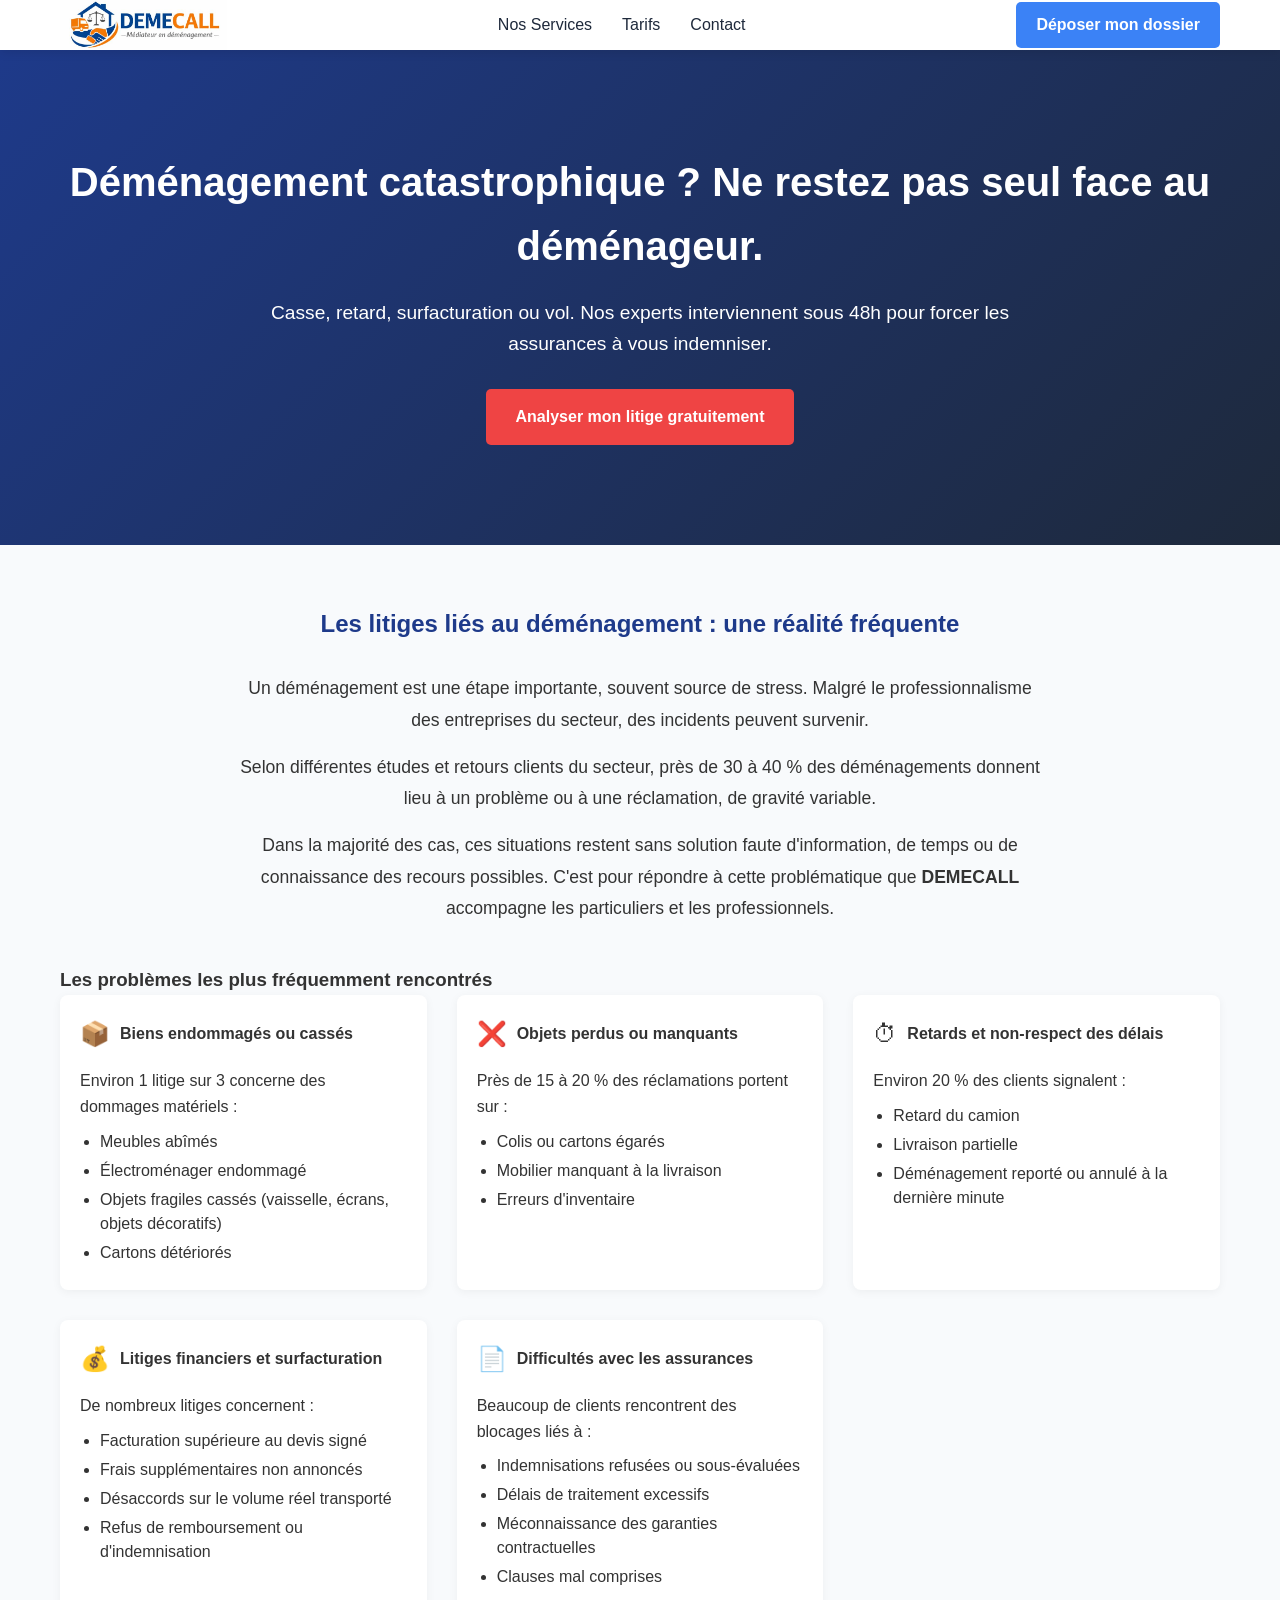
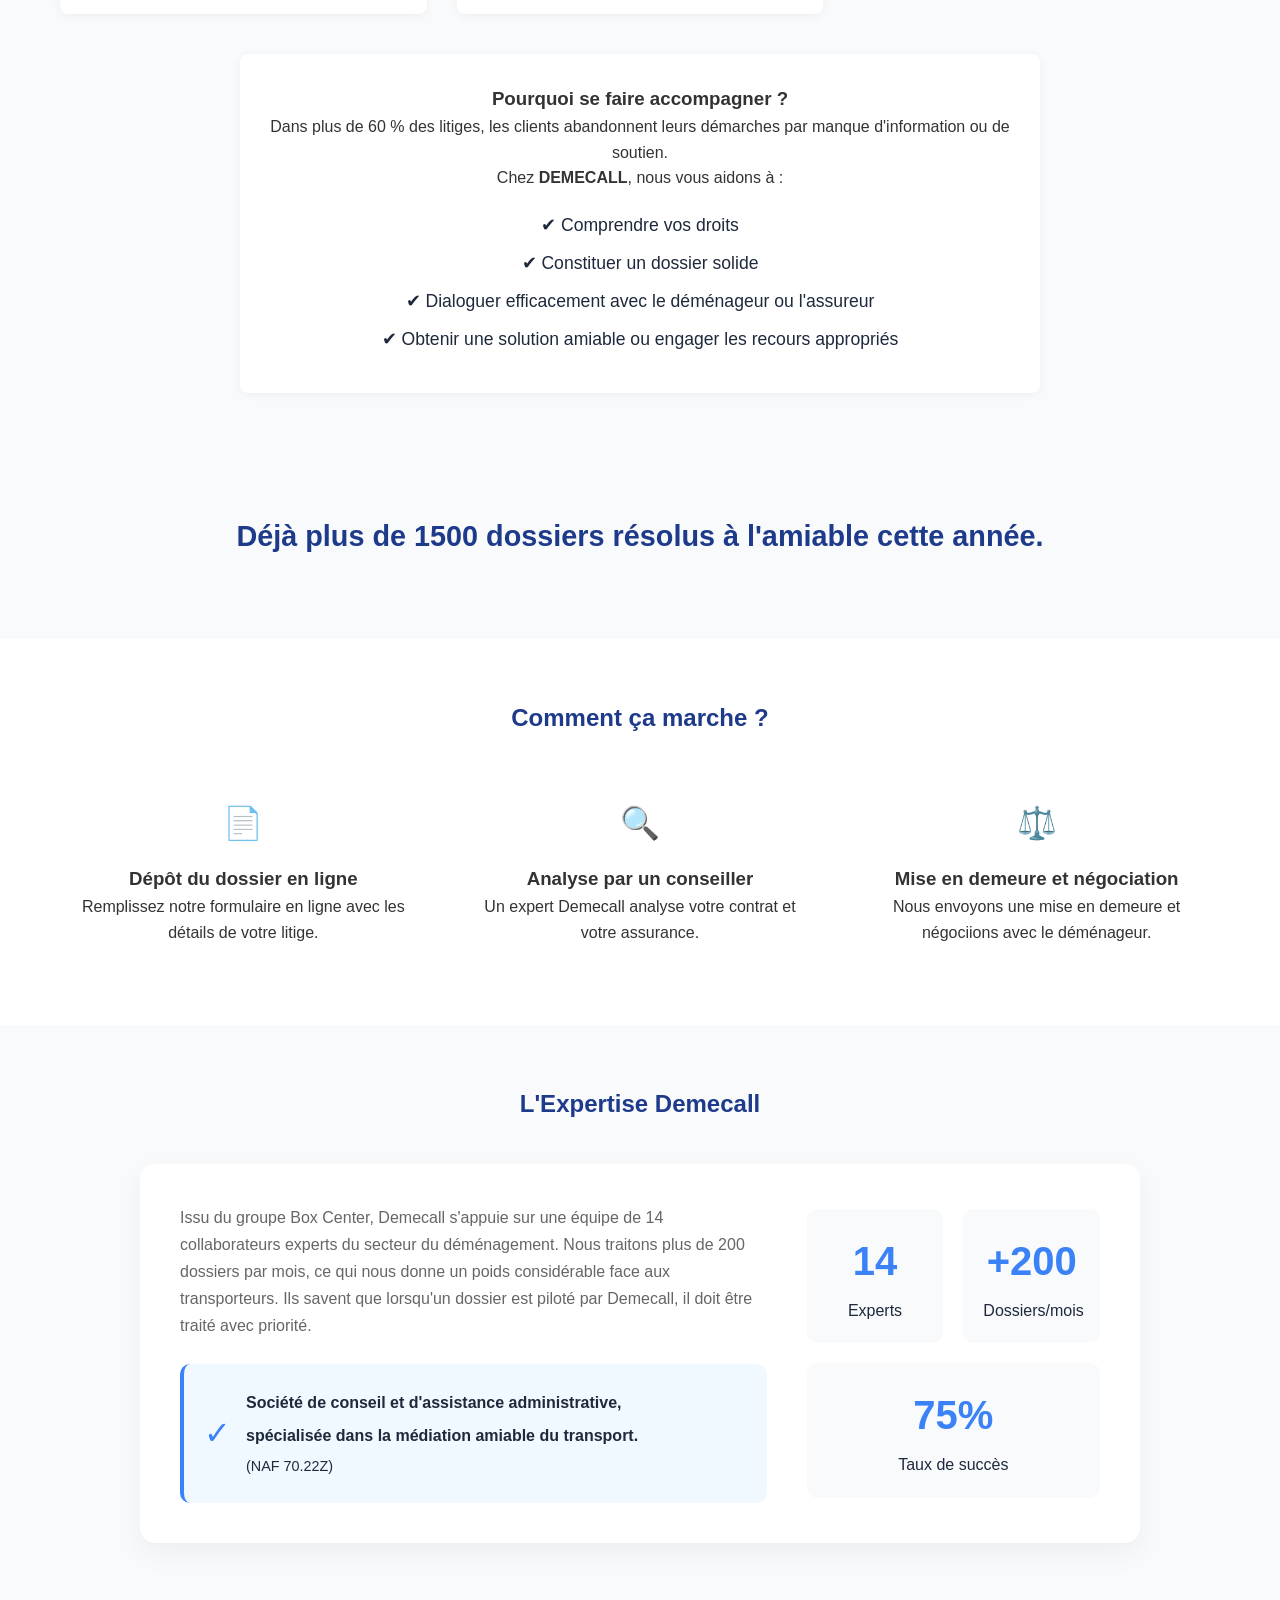
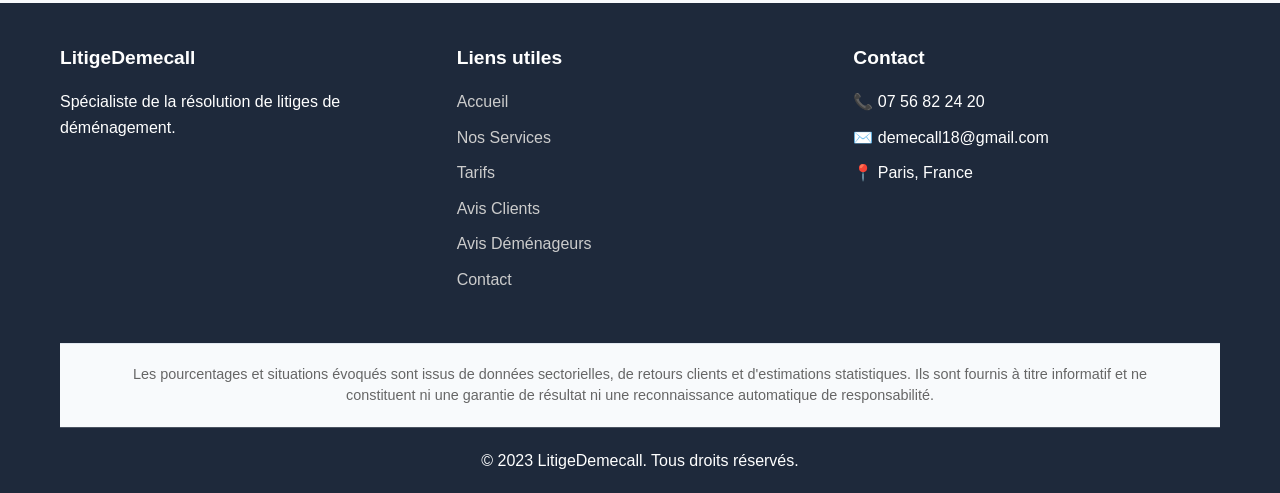
==== index.html @ 660c6b4b "Add files via upload" ====
<!DOCTYPE html>
<html lang="fr">
<head>
    <meta charset="UTF-8">
    <meta name="viewport" content="width=device-width, initial-scale=1.0">
    <title>LitigeDemecall - Résolution de litiges de déménagement</title>
    <link rel="stylesheet" href="style.css">
    <!-- Supprime les styles inline pour les mettre dans style.css -->
</head>
<body>
    <!-- Header avec menu mobile -->
    <header>
        <nav class="container">
            <a href="index.html" class="logo">
                <img src="logo.png" alt="Logo Demecall">
            </a>
            <button class="menu-toggle">☰</button>
            <ul class="nav-links">
                <li><a href="services.html">Nos Services</a></li>
                <li><a href="tarifs.html">Tarifs</a></li>
               <!--  <li><a href="avis.html">Avis Clients</a></li>
                <li><a href="avis-demenageurs.html">Avis Déménageurs</a></li> -->
                <li><a href="contact.html">Contact</a></li>
            </ul>
            <a href="contact.html" class="cta-button">Déposer mon dossier</a>
        </nav>
    </header>

    <!-- Hero Section -->
    <section class="hero">
        <div class="container">
            <h1>Déménagement catastrophique ? Ne restez pas seul face au déménageur.</h1>
            <p>Casse, retard, surfacturation ou vol. Nos experts interviennent sous 48h pour forcer les assurances à vous indemniser.</p>
            <a href="contact.html" class="hero-cta">Analyser mon litige gratuitement</a>
        </div>
    </section>

    <!-- Section des litiges -->
    <section class="litiges-section">
        <div class="container">
            <h2>Les litiges liés au déménagement : une réalité fréquente</h2>

            <div class="litiges-intro">
                <p>Un déménagement est une étape importante, souvent source de stress. Malgré le professionnalisme des entreprises du secteur, des incidents peuvent survenir.</p>
                <p>Selon différentes études et retours clients du secteur, près de 30 à 40 % des déménagements donnent lieu à un problème ou à une réclamation, de gravité variable.</p>
                <p>Dans la majorité des cas, ces situations restent sans solution faute d'information, de temps ou de connaissance des recours possibles. C'est pour répondre à cette problématique que <strong>DEMECALL</strong> accompagne les particuliers et les professionnels.</p>
            </div>

            <h3>Les problèmes les plus fréquemment rencontrés</h3>

            <div class="litiges-categories">
                <!-- Catégorie 1 -->
                <div class="litige-category">
                    <div class="category-header">
                        <span class="category-icon">📦</span>
                        <h4>Biens endommagés ou cassés</h4>
                    </div>
                    <p>Environ 1 litige sur 3 concerne des dommages matériels :</p>
                    <ul>
                        <li>Meubles abîmés</li>
                        <li>Électroménager endommagé</li>
                        <li>Objets fragiles cassés (vaisselle, écrans, objets décoratifs)</li>
                        <li>Cartons détériorés</li>
                    </ul>
                </div>

                <!-- Catégorie 2 -->
                <div class="litige-category">
                    <div class="category-header">
                        <span class="category-icon">❌</span>
                        <h4>Objets perdus ou manquants</h4>
                    </div>
                    <p>Près de 15 à 20 % des réclamations portent sur :</p>
                    <ul>
                        <li>Colis ou cartons égarés</li>
                        <li>Mobilier manquant à la livraison</li>
                        <li>Erreurs d'inventaire</li>
                    </ul>
                </div>

                <!-- Catégorie 3 -->
                <div class="litige-category">
                    <div class="category-header">
                        <span class="category-icon">⏱</span>
                        <h4>Retards et non-respect des délais</h4>
                    </div>
                    <p>Environ 20 % des clients signalent :</p>
                    <ul>
                        <li>Retard du camion</li>
                        <li>Livraison partielle</li>
                        <li>Déménagement reporté ou annulé à la dernière minute</li>
                    </ul>
                </div>

                <!-- Catégorie 4 -->
                <div class="litige-category">
                    <div class="category-header">
                        <span class="category-icon">💰</span>
                        <h4>Litiges financiers et surfacturation</h4>
                    </div>
                    <p>De nombreux litiges concernent :</p>
                    <ul>
                        <li>Facturation supérieure au devis signé</li>
                        <li>Frais supplémentaires non annoncés</li>
                        <li>Désaccords sur le volume réel transporté</li>
                        <li>Refus de remboursement ou d'indemnisation</li>
                    </ul>
                </div>

                <!-- Catégorie 5 -->
                <div class="litige-category">
                    <div class="category-header">
                        <span class="category-icon">📄</span>
                        <h4>Difficultés avec les assurances</h4>
                    </div>
                    <p>Beaucoup de clients rencontrent des blocages liés à :</p>
                    <ul>
                        <li>Indemnisations refusées ou sous-évaluées</li>
                        <li>Délais de traitement excessifs</li>
                        <li>Méconnaissance des garanties contractuelles</li>
                        <li>Clauses mal comprises</li>
                    </ul>
                </div>
            </div>

            <div class="litiges-conclusion">
                <h3>Pourquoi se faire accompagner ?</h3>
                <p>Dans plus de 60 % des litiges, les clients abandonnent leurs démarches par manque d'information ou de soutien.</p>
                <p>Chez <strong>DEMECALL</strong>, nous vous aidons à :</p>
                <ul class="benefits-list">
                    <li>✔ Comprendre vos droits</li>
                    <li>✔ Constituer un dossier solide</li>
                    <li>✔ Dialoguer efficacement avec le déménageur ou l'assureur</li>
                    <li>✔ Obtenir une solution amiable ou engager les recours appropriés</li>
                </ul>
            </div>
        </div>
    </section>

    <!-- Social Proof -->
    <section class="social-proof">
        <div class="container">
            <h2>Déjà plus de 1500 dossiers résolus à l'amiable cette année.</h2>
        </div>
    </section>

    <!-- Process Section -->
    <section class="process">
        <div class="container">
            <h2>Comment ça marche ?</h2>
            <div class="process-steps">
                <div class="process-step">
                    <div>📄</div>
                    <h3>Dépôt du dossier en ligne</h3>
                    <p>Remplissez notre formulaire en ligne avec les détails de votre litige.</p>
                </div>
                <div class="process-step">
                    <div>🔍</div>
                    <h3>Analyse par un conseiller</h3>
                    <p>Un expert Demecall analyse votre contrat et votre assurance.</p>
                </div>
                <div class="process-step">
                    <div>⚖️</div>
                    <h3>Mise en demeure et négociation</h3>
                    <p>Nous envoyons une mise en demeure et négociions avec le déménageur.</p>
                </div>
            </div>
        </div>
    </section>

    <!-- About Section -->
    <section class="about">
        <div class="container">
            <h2>L'Expertise Demecall</h2>
            <div class="about-content">
                <div class="about-card">
                    <div class="about-text">
                        <p>Issu du groupe Box Center, Demecall s'appuie sur une équipe de 14 collaborateurs experts du secteur du déménagement. Nous traitons plus de 200 dossiers par mois, ce qui nous donne un poids considérable face aux transporteurs. Ils savent que lorsqu'un dossier est piloté par Demecall, il doit être traité avec priorité.</p>
                        <div class="about-highlight">
                            <div class="highlight-icon">✓</div>
                            <div class="highlight-content">
                                <p><strong>Société de conseil et d'assistance administrative,</strong></p>
                                <p><strong>spécialisée dans la médiation amiable du transport.</strong></p>
                                <p class="naf-code">(NAF 70.22Z)</p>
                            </div>
                        </div>
                    </div>
                    <div class="about-stats">
                        <div class="stat-item">
                            <div class="stat-number">14</div>
                            <div class="stat-label">Experts</div>
                        </div>
                        <div class="stat-item">
                            <div class="stat-number">+200</div>
                            <div class="stat-label">Dossiers/mois</div>
                        </div>
                        <div class="stat-item">
                            <div class="stat-number">75%</div>
                            <div class="stat-label">Taux de succès</div>
                        </div>
                    </div>
                </div>
            </div>
        </div>
    </section>

    <footer>
        <div class="container">
            <div class="footer-content">
                <div class="footer-section">
                    <h3>LitigeDemecall</h3>
                    <p>Spécialiste de la résolution de litiges de déménagement.</p>
                </div>
                <div class="footer-section">
                    <h3>Liens utiles</h3>
                    <ul>
                        <li><a href="index.html">Accueil</a></li>
                        <li><a href="services.html">Nos Services</a></li>
                        <li><a href="tarifs.html">Tarifs</a></li>
                        <li><a href="avis.html">Avis Clients</a></li>
                        <li><a href="avis-demenageurs.html">Avis Déménageurs</a></li>
                        <li><a href="contact.html">Contact</a></li>
                    </ul>
                </div>
                <div class="footer-section">
                    <h3>Contact</h3>
                    <ul>
                       <li>📞 07 56 82 24 20</li>
                        <li>✉️ demecall18@gmail.com</li>
                        <li>📍 Paris, France</li>
                    </ul>
                </div>
            </div>
            <div class="disclaimer-section">
                <div class="container">
                    <p class="disclaimer-text">
                        Les pourcentages et situations évoqués sont issus de données sectorielles, de retours clients et d'estimations statistiques.
                        Ils sont fournis à titre informatif et ne constituent ni une garantie de résultat ni une reconnaissance automatique de responsabilité.
                    </p>
                </div>
            </div>
            <div class="footer-bottom">
                <p>© 2023 LitigeDemecall. Tous droits réservés.</p>
            </div>
        </div>
    </footer>

    <script src="script.js"></script>
</body>
</html>
---- style.css ----
:root {
    --primary-color: #1e3a8a;
    --secondary-color: #3b82f6;
    --light-color: #f8fafc;
    --dark-color: #1e293b;
    --accent-color: #ef4444;
    --success-color: #10b981;
    --text-color: #333;
    --text-light: #666;
    --border-color: #e2e8f0;
}

/* Reset et base */
* {
    margin: 0;
    padding: 0;
    box-sizing: border-box;
}

html {
    scroll-behavior: smooth;
}

body {
    font-family: 'Arial', sans-serif;
    line-height: 1.6;
    color: var(--text-color);
    background-color: #f9f9f9;
}

/* Conteneur principal */
.container {
    width: 100%;
    max-width: 1200px;
    margin: 0 auto;
    padding: 0 20px;
}

/* Header et Navigation */
header {
    background: white;
    box-shadow: 0 2px 10px rgba(0, 0, 0, 0.1);
    position: sticky;
    top: 0;
    z-index: 1000;
}

nav {
    display: flex;
    justify-content: space-between;
    align-items: center;
    padding: 15px 0;
    position: relative;
}

.logo {
    display: flex;
    align-items: center;
}

.logo img {
    height: 50px;
    width: auto;
}

.nav-links {
    display: flex;
    list-style: none;
    gap: 30px;
}

.nav-links a {
    text-decoration: none;
    color: var(--dark-color);
    font-weight: 500;
    transition: color 0.3s;
}

.nav-links a:hover {
    color: var(--secondary-color);
}

.cta-button {
    background: var(--secondary-color);
    color: white;
    padding: 10px 20px;
    border-radius: 5px;
    text-decoration: none;
    font-weight: 600;
    border: none;
    cursor: pointer;
    transition: background 0.3s;
}

.cta-button:hover {
    background: #2563eb;
}

/* Menu mobile */
.menu-toggle {
    display: none;
    background: none;
    border: none;
    font-size: 24px;
    cursor: pointer;
    color: var(--dark-color);
}

/* Hero Section */
.hero {
    background: linear-gradient(135deg, var(--primary-color), var(--dark-color));
    color: white;
    text-align: center;
    padding: 100px 0;
}

.hero h1 {
    font-size: 2.5rem;
    margin-bottom: 20px;
}

.hero p {
    font-size: 1.2rem;
    margin-bottom: 30px;
    max-width: 800px;
    margin-left: auto;
    margin-right: auto;
}

.hero-cta {
    background: var(--accent-color);
    color: white;
    padding: 15px 30px;
    border-radius: 5px;
    text-decoration: none;
    font-weight: 600;
    display: inline-block;
    transition: background 0.3s;
}

.hero-cta:hover {
    background: #dc2626;
}

/* Litiges Section */
.litiges-section {
    padding: 60px 0;
    background: var(--light-color);
}

.litiges-section h2 {
    text-align: center;
    margin-bottom: 30px;
    color: var(--primary-color);
}

.litiges-intro {
    max-width: 800px;
    margin: 0 auto 40px;
    text-align: center;
    font-size: 1.1rem;
    line-height: 1.8;
}

.litiges-intro p {
    margin-bottom: 15px;
}

.litiges-categories {
    display: grid;
    grid-template-columns: repeat(auto-fill, minmax(300px, 1fr));
    gap: 30px;
    margin-bottom: 40px;
}

.litige-category {
    background: white;
    padding: 20px;
    border-radius: 8px;
    box-shadow: 0 2px 10px rgba(0, 0, 0, 0.05);
}

.category-header {
    display: flex;
    align-items: center;
    margin-bottom: 15px;
}

.category-icon {
    font-size: 1.5rem;
    margin-right: 10px;
}

.litige-category ul {
    margin-top: 10px;
    padding-left: 20px;
}

.litige-category li {
    margin-bottom: 5px;
    line-height: 1.5;
}

.litiges-conclusion {
    max-width: 800px;
    margin: 0 auto;
    text-align: center;
    background: white;
    padding: 30px;
    border-radius: 8px;
    box-shadow: 0 2px 10px rgba(0, 0, 0, 0.05);
}

.benefits-list {
    list-style: none;
    padding: 0;
    margin-top: 20px;
}

.benefits-list li {
    margin-bottom: 10px;
    font-size: 1.1rem;
    color: var(--dark-color);
}

/* Social Proof */
.social-proof {
    padding: 60px 0;
    text-align: center;
    background: var(--light-color);
}

.social-proof h2 {
    color: var(--primary-color);
    font-size: 1.8rem;
    margin-bottom: 20px;
}

/* Process Section */
.process {
    padding: 60px 0;
    background: white;
}

.process h2 {
    text-align: center;
    margin-bottom: 40px;
    color: var(--primary-color);
}

.process-steps {
    display: grid;
    grid-template-columns: repeat(auto-fit, minmax(300px, 1fr));
    gap: 30px;
}

.process-step {
    text-align: center;
    padding: 20px;
}

.process-step div {
    font-size: 2rem;
    margin-bottom: 15px;
}

/* About Section */
.about {
    padding: 60px 0;
    background: var(--light-color);
}

.about h2 {
    text-align: center;
    margin-bottom: 40px;
    color: var(--primary-color);
}

.about-content {
    max-width: 1000px;
    margin: 0 auto;
}

.about-card {
    background: white;
    border-radius: 15px;
    padding: 40px;
    box-shadow: 0 10px 30px rgba(0, 0, 0, 0.05);
    display: flex;
    flex-wrap: wrap;
    gap: 40px;
    align-items: center;
}

.about-text {
    flex: 2;
    min-width: 300px;
}

.about-text p {
    margin-bottom: 20px;
    line-height: 1.7;
    color: var(--text-light);
}

.about-highlight {
    display: flex;
    background: #f0f9ff;
    padding: 20px;
    border-radius: 10px;
    margin-top: 25px;
    border-left: 4px solid var(--secondary-color);
}

.highlight-icon {
    font-size: 2rem;
    color: var(--secondary-color);
    margin-right: 15px;
    display: flex;
    align-items: center;
}

.highlight-content p {
    margin: 5px 0;
    color: var(--dark-color);
}

.naf-code {
    font-size: 0.9rem;
    color: var(--text-light);
    margin-top: 10px;
}

.about-stats {
    flex: 1;
    min-width: 250px;
    display: flex;
    flex-wrap: wrap;
    justify-content: space-around;
    gap: 20px;
}

.stat-item {
    text-align: center;
    padding: 20px;
    border-radius: 10px;
    background: var(--light-color);
    flex: 1;
    min-width: 120px;
}

.stat-number {
    font-size: 2.5rem;
    font-weight: 700;
    color: var(--secondary-color);
    margin-bottom: 5px;
}

.stat-label {
    font-size: 1rem;
    color: var(--dark-color);
    font-weight: 500;
}

/* Form Section */
.form-section {
    padding: 60px 0;
    background: white;
}

.form-section h2 {
    text-align: center;
    font-size: 2rem;
    margin-bottom: 30px;
    color: var(--dark-color);
}

.form-container {
    max-width: 600px;
    margin: 0 auto;
    background: var(--light-color);
    padding: 30px;
    border-radius: 10px;
    box-shadow: 0 5px 15px rgba(0, 0, 0, 0.05);
}

.form-group {
    margin-bottom: 20px;
}

.form-group label {
    display: block;
    margin-bottom: 5px;
    font-weight: 600;
}

.form-group input,
.form-group select,
.form-group textarea {
    width: 100%;
    padding: 12px;
    border: 1px solid var(--border-color);
    border-radius: 5px;
    font-family: inherit;
}

.form-group textarea {
    height: 120px;
    resize: vertical;
}

.file-upload {
    border: 2px dashed var(--border-color);
    padding: 20px;
    text-align: center;
    border-radius: 5px;
    cursor: pointer;
}

.file-upload input {
    display: none;
}

/* Footer */
footer {
    background: var(--dark-color);
    color: white;
    padding: 40px 0 20px;
}

.footer-content {
    display: grid;
    grid-template-columns: repeat(auto-fit, minmax(200px, 1fr));
    gap: 30px;
    margin-bottom: 30px;
}

.footer-section h3 {
    margin-bottom: 15px;
    font-size: 1.2rem;
}

.footer-section ul {
    list-style: none;
}

.footer-section ul li {
    margin-bottom: 10px;
}

.footer-section ul li a {
    color: #ccc;
    text-decoration: none;
}

.footer-section ul li a:hover {
    color: white;
}

.footer-bottom {
    text-align: center;
    padding-top: 20px;
    border-top: 1px solid rgba(255, 255, 255, 0.2);
}

/* Disclaimer */
.disclaimer-section {
    background-color: var(--light-color);
    padding: 20px 0;
    border-top: 1px solid var(--border-color);
    margin-top: 40px;
}

.disclaimer-text {
    color: var(--text-light);
    font-size: 0.9rem;
    line-height: 1.5;
    text-align: center;
    margin: 0;
    padding: 0 20px;
}

/* Media Queries pour le responsive */
@media (max-width: 992px) {
    .hero h1 {
        font-size: 2.2rem;
    }

    .hero p {
        font-size: 1.1rem;
    }
}

@media (max-width: 768px) {
    /* Header mobile */
    .nav-links {
        display: none;
        flex-direction: column;
        position: absolute;
        top: 70px;
        left: 0;
        width: 100%;
        background: white;
        padding: 20px;
        box-shadow: 0 5px 10px rgba(0, 0, 0, 0.1);
    }

    .nav-links.active {
        display: flex;
    }

    .menu-toggle {
        display: block;
        margin-left: auto;
        margin-right: 10px;
    }

    /* Hero */
    .hero {
        padding: 60px 0;
    }

    .hero h1 {
        font-size: 2rem;
    }

    .hero p {
        font-size: 1rem;
    }

    /* Litiges */
    .litiges-categories {
        grid-template-columns: 1fr;
    }

    /* Process */
    .process-steps {
        grid-template-columns: 1fr;
    }

    /* About */
    .about-stats {
        grid-template-columns: 1fr;
    }

    .about-content {
        grid-template-columns: 1fr;
    }

    .about-card {
        flex-direction: column;
    }

    /* Footer */
    .footer-content {
        grid-template-columns: 1fr;
    }

    /* Form */
    .form-container {
        padding: 20px;
    }
}

@media (max-width: 480px) {
    .hero h1 {
        font-size: 1.8rem;
    }

    .hero p {
        font-size: 0.9rem;
    }

    .disclaimer-text {
        font-size: 0.8rem;
    }

    .stat-number {
        font-size: 2rem;
    }
}
/* Styles spécifiques pour la page de contact */
.confirmation-message {
    display: none;
    background: var(--success-color);
    color: white;
    padding: 15px;
    text-align: center;
    border-radius: 5px;
    margin: 20px 0;
}

.pack-info {
    background: #e3f2fd;
    padding: 10px;
    border-radius: 5px;
    margin-bottom: 20px;
    display: none;
}

.file-upload {
    border: 2px dashed var(--border-color);
    padding: 20px;
    text-align: center;
    border-radius: 5px;
    cursor: pointer;
    margin-top: 10px;
}

.file-upload input {
    display: none;
}

/* Style pour le menu mobile */
@media (max-width: 768px) {
    .menu-toggle {
        display: block;
        margin-left: auto;
        margin-right: 10px;
    }

    .nav-links {
        display: none;
        position: absolute;
        top: 100%;
        left: 0;
        right: 0;
        background: white;
        flex-direction: column;
        padding: 20px;
        box-shadow: 0 5px 10px rgba(0, 0, 0, 0.1);
        z-index: 1000;
    }

    .nav-links.active {
        display: flex;
    }
}
/* Styles spécifiques pour la page des avis clients */
.avis-section {
    padding: 80px 0;
    background: white;
}

.avis-section h2 {
    text-align: center;
    font-size: 2rem;
    margin-bottom: 50px;
    color: var(--dark-color);
}

.avis-grid {
    display: grid;
    grid-template-columns: repeat(auto-fit, minmax(300px, 1fr));
    gap: 30px;
    margin-bottom: 50px;
}

.avis-card {
    background: var(--light-color);
    padding: 25px;
    border-radius: 10px;
    box-shadow: 0 5px 15px rgba(0, 0, 0, 0.05);
}

.avis-header {
    display: flex;
    justify-content: space-between;
    align-items: center;
    margin-bottom: 15px;
}

.avis-header h4 {
    font-weight: 600;
}

.avis-header span {
    color: #ffc107;
}

.avis-company {
    font-weight: 600;
    color: var(--primary-color);
    margin-bottom: 10px;
}

.add-avis-button {
    display: block;
    margin: 40px auto;
    text-align: center;
}

.avis-form-container {
    max-width: 600px;
    margin: 0 auto;
    background: var(--light-color);
    padding: 30px;
    border-radius: 10px;
    box-shadow: 0 5px 15px rgba(0, 0, 0, 0.05);
}

.form-group {
    margin-bottom: 20px;
}

.form-group label {
    display: block;
    margin-bottom: 5px;
    font-weight: 600;
}

.form-group input,
.form-group select,
.form-group textarea {
    width: 100%;
    padding: 12px;
    border: 1px solid #ddd;
    border-radius: 5px;
    font-family: inherit;
}

.form-group textarea {
    height: 120px;
    resize: vertical;
}

.rating-options {
    display: flex;
    justify-content: center;
    margin: 20px 0;
    flex-direction: row-reverse;
}

.rating-options input {
    display: none;
}

.rating-options label {
    font-size: 2rem;
    color: #ddd;
    cursor: pointer;
    margin: 0 2px;
    transition: color 0.2s;
}

.rating-options input:checked ~ label,
.rating-options label:hover,
.rating-options label:hover ~ label {
    color: #ffc107;
}

/* Style pour le menu mobile */
@media (max-width: 768px) {
    .menu-toggle {
        display: block;
        margin-left: auto;
        margin-right: 10px;
    }

    .nav-links {
        display: none;
        position: absolute;
        top: 100%;
        left: 0;
        right: 0;
        background: white;
        flex-direction: column;
        padding: 20px;
        box-shadow: 0 5px 10px rgba(0, 0, 0, 0.1);
        z-index: 1000;
    }

    .nav-links.active {
        display: flex;
    }
}

/* Styles spécifiques pour la page des avis déménageurs */
.form-section {
    padding: 80px 0;
    background: white;
}

.form-section h2 {
    text-align: center;
    font-size: 2rem;
    margin-bottom: 40px;
    color: var(--dark-color);
}

.form-container {
    max-width: 600px;
    margin: 0 auto;
    background: var(--light-color);
    padding: 30px;
    border-radius: 10px;
    box-shadow: 0 5px 15px rgba(0, 0, 0, 0.05);
}

.form-group {
    margin-bottom: 20px;
}

.form-group label {
    display: block;
    margin-bottom: 5px;
    font-weight: 600;
}

.form-group input,
.form-group select,
.form-group textarea {
    width: 100%;
    padding: 12px;
    border: 1px solid #ddd;
    border-radius: 5px;
    font-family: inherit;
}

.form-group textarea {
    height: 120px;
    resize: vertical;
}

/* Style pour le menu mobile */
@media (max-width: 768px) {
    .menu-toggle {
        display: block;
        margin-left: auto;
        margin-right: 10px;
    }

    .nav-links {
        display: none;
        position: absolute;
        top: 100%;
        left: 0;
        right: 0;
        background: white;
        flex-direction: column;
        padding: 20px;
        box-shadow: 0 5px 10px rgba(0, 0, 0, 0.1);
        z-index: 1000;
    }

    .nav-links.active {
        display: flex;
    }
}
/* Styles pour la page des services */
.service-grid {
    display: grid;
    grid-template-columns: repeat(auto-fit, minmax(300px, 1fr));
    gap: 20px;
    margin-top: 30px;
}

.service-card {
    background: white;
    padding: 20px;
    border-radius: 8px;
    box-shadow: 0 2px 10px rgba(0, 0, 0, 0.1);
    text-align: center;
}

.service-card div {
    font-size: 40px;
    margin-bottom: 15px;
}

.service-card h3 {
    color: #007BFF;
    margin-bottom: 10px;
}

.testimonials {
    background: #f8f9fa;
    padding: 40px 0;
    margin-top: 40px;
}

.testimonial-grid {
    display: grid;
    grid-template-columns: repeat(auto-fit, minmax(300px, 1fr));
    gap: 20px;
    margin-top: 20px;
}

.testimonial-item {
    background: white;
    padding: 20px;
    border-radius: 8px;
    box-shadow: 0 2px 5px rgba(0, 0, 0, 0.1);
    position: relative;
}

.testimonial-item::before {
    content: '"';
    font-size: 50px;
    color: #007BFF;
    position: absolute;
    top: 5px;
    left: 10px;
}

.testimonial-author {
    font-weight: bold;
    margin-top: 15px;
    color: #007BFF;
}

.audit-section {
    padding: 40px 0;
    background: white;
}

.audit-steps {
    display: grid;
    grid-template-columns: repeat(auto-fit, minmax(200px, 1fr));
    gap: 20px;
    margin-top: 30px;
}

.step {
    background: #f8f9fa;
    padding: 15px;
    border-radius: 8px;
}

.step h3 {
    color: #007BFF;
    margin-bottom: 10px;
}

/* Style pour le menu mobile */
.menu-toggle {
    display: none;
    background: none;
    border: none;
    font-size: 24px;
    cursor: pointer;
    color: #333;
}

@media (max-width: 768px) {
    .menu-toggle {
        display: block;
        margin-left: auto;
        margin-right: 10px;
    }

    .nav-links {
        display: none;
        position: absolute;
        top: 100%;
        left: 0;
        right: 0;
        background: white;
        flex-direction: column;
        padding: 20px;
        box-shadow: 0 5px 10px rgba(0, 0, 0, 0.1);
        z-index: 1000;
    }

    .nav-links.active {
        display: flex;
    }
}
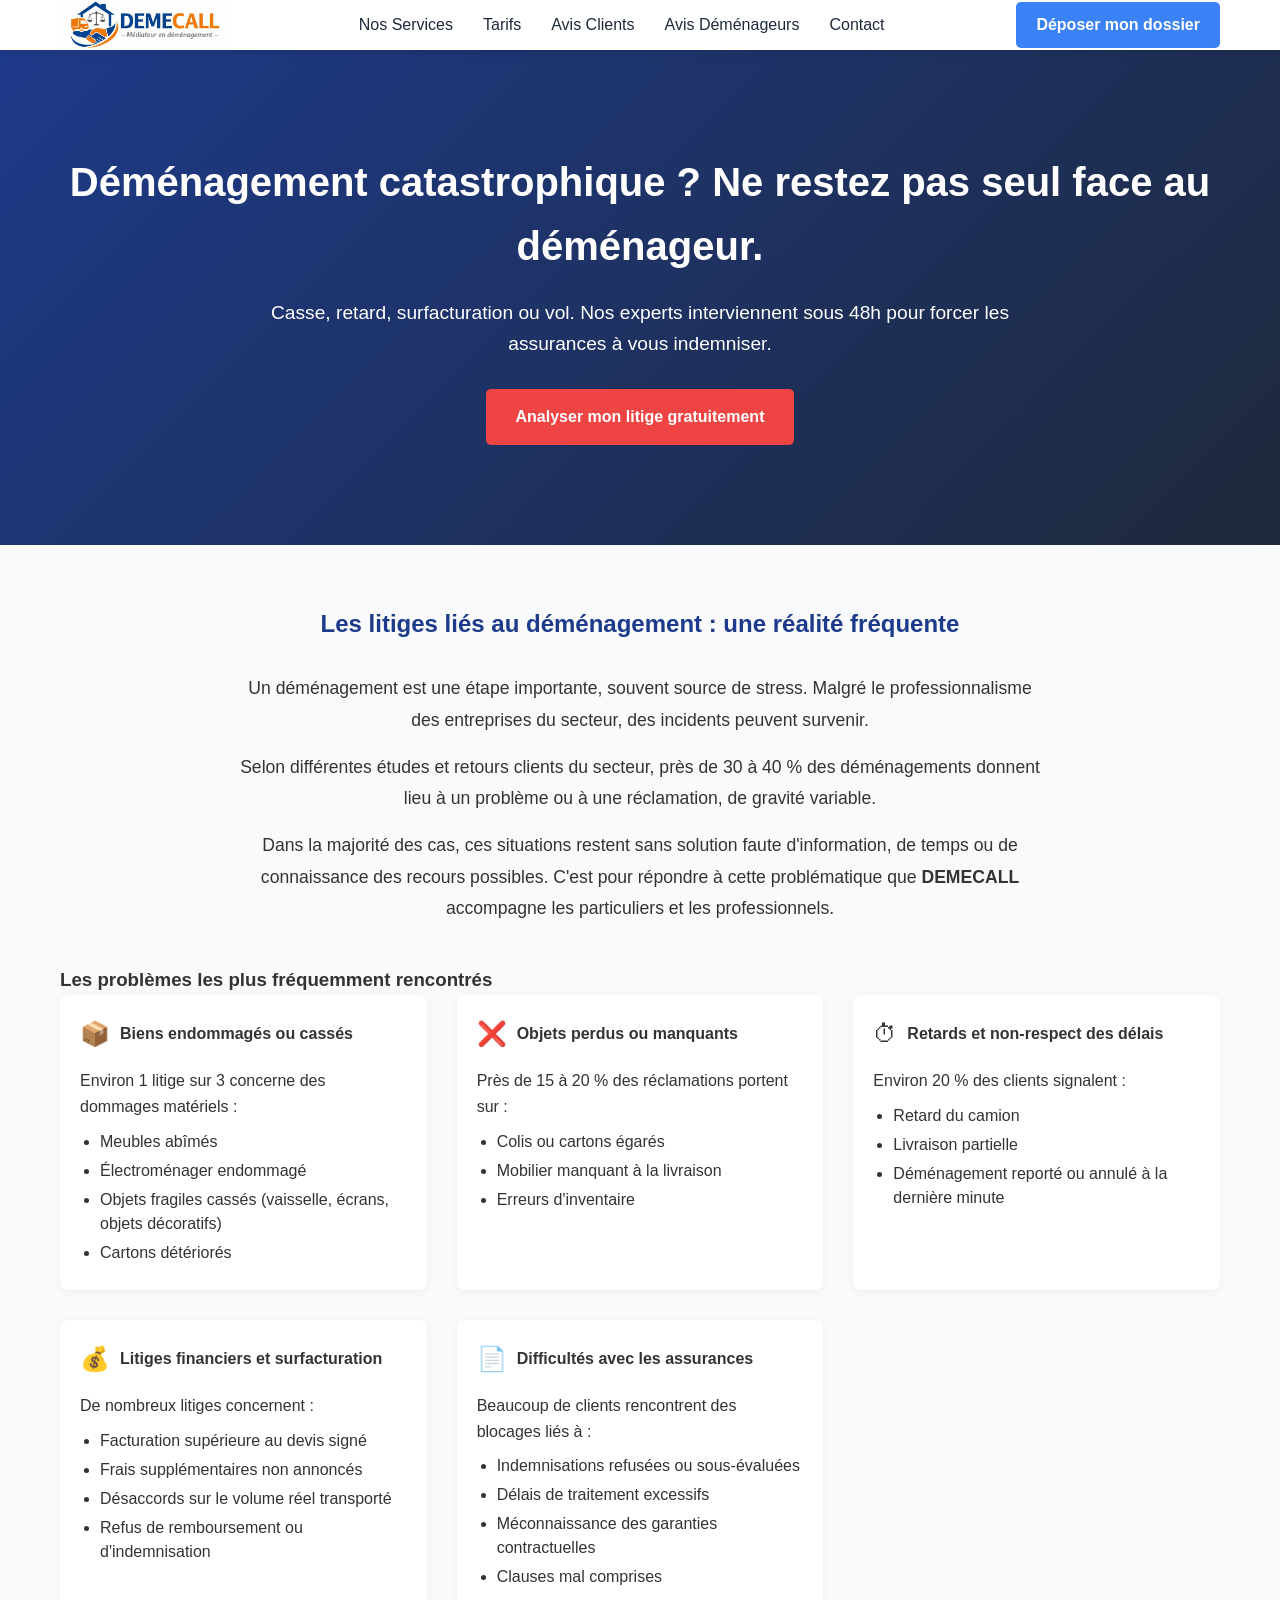
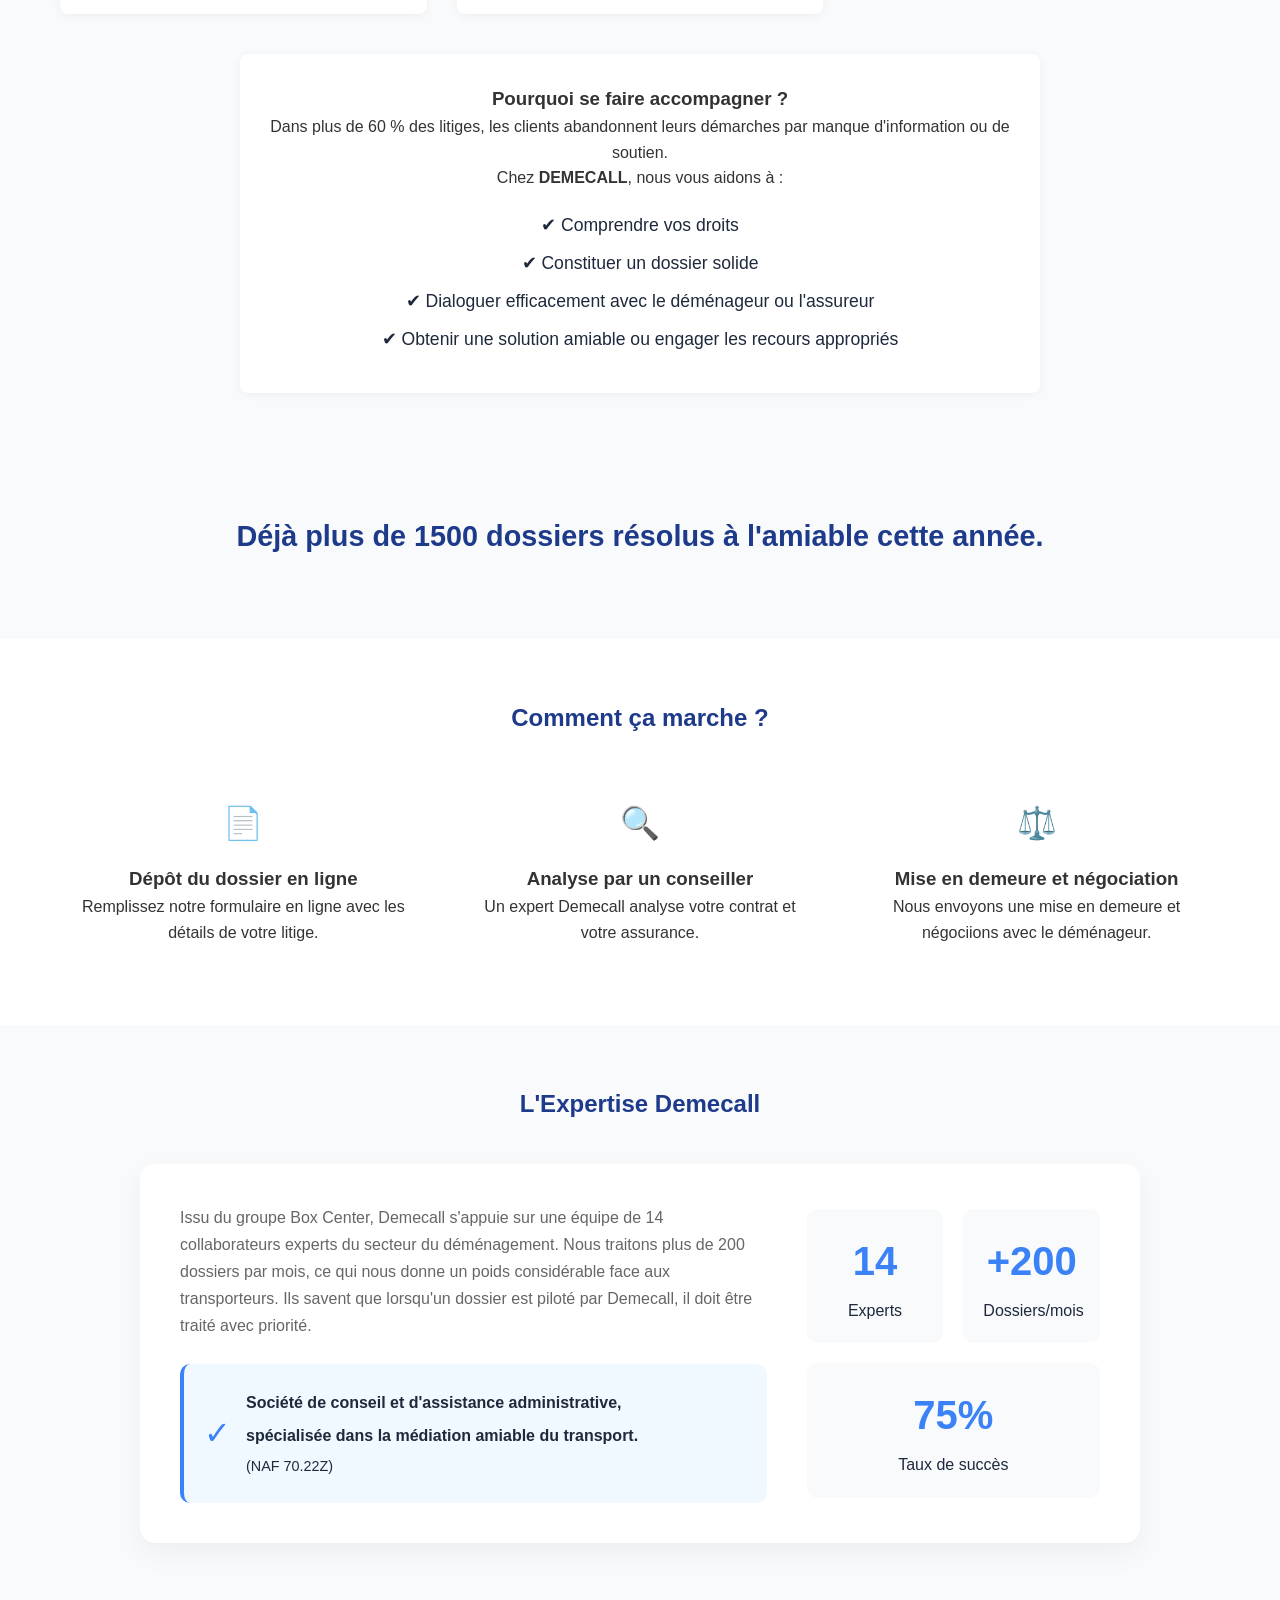
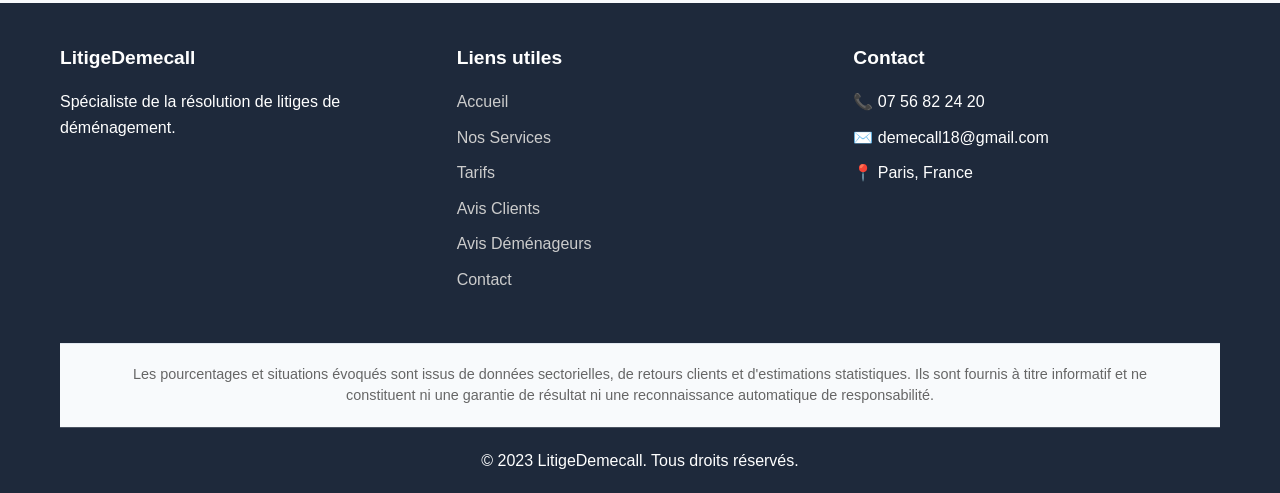
==== commit ac42b795: "Enhance mobile menu button accessibility and restore links Updated the mobile menu button to include" ====
--- a/index.html
+++ b/index.html
@@ -9,17 +9,18 @@
 </head>
 <body>
     <!-- Header avec menu mobile -->
-    <header>
+   <header>
         <nav class="container">
             <a href="index.html" class="logo">
                 <img src="logo.png" alt="Logo Demecall">
             </a>
-            <button class="menu-toggle">☰</button>
+            <!-- Bouton menu mobile UNIQUEMENT dans le HTML -->
+            <button class="menu-toggle" aria-label="Ouvrir le menu">☰</button>
             <ul class="nav-links">
                 <li><a href="services.html">Nos Services</a></li>
                 <li><a href="tarifs.html">Tarifs</a></li>
-               <!--  <li><a href="avis.html">Avis Clients</a></li>
-                <li><a href="avis-demenageurs.html">Avis Déménageurs</a></li> -->
+                <li><a href="avis.html">Avis Clients</a></li>
+                <li><a href="avis-demenageurs.html">Avis Déménageurs</a></li>
                 <li><a href="contact.html">Contact</a></li>
             </ul>
             <a href="contact.html" class="cta-button">Déposer mon dossier</a>
--- a/style.css
+++ b/style.css
@@ -967,3 +967,47 @@
     }
 }
 
+/* Menu mobile */
+.menu-toggle {
+    display: none;
+    background: none;
+    border: none;
+    font-size: 24px;
+    cursor: pointer;
+    color: var(--dark-color);
+    margin-left: auto;
+    margin-right: 10px;
+    padding: 5px;
+}
+
+@media (max-width: 768px) {
+    .menu-toggle {
+        display: block;
+    }
+
+    nav {
+        position: relative;
+    }
+
+    .nav-links {
+        display: none;
+        position: absolute;
+        top: 100%;
+        left: 0;
+        right: 0;
+        background: white;
+        flex-direction: column;
+        padding: 20px;
+        box-shadow: 0 5px 10px rgba(0, 0, 0, 0.1);
+        z-index: 1000;
+        width: 100%;
+    }
+
+    .nav-links.active {
+        display: flex;
+    }
+
+    .nav-links li {
+        margin: 10px 0;
+    }
+}
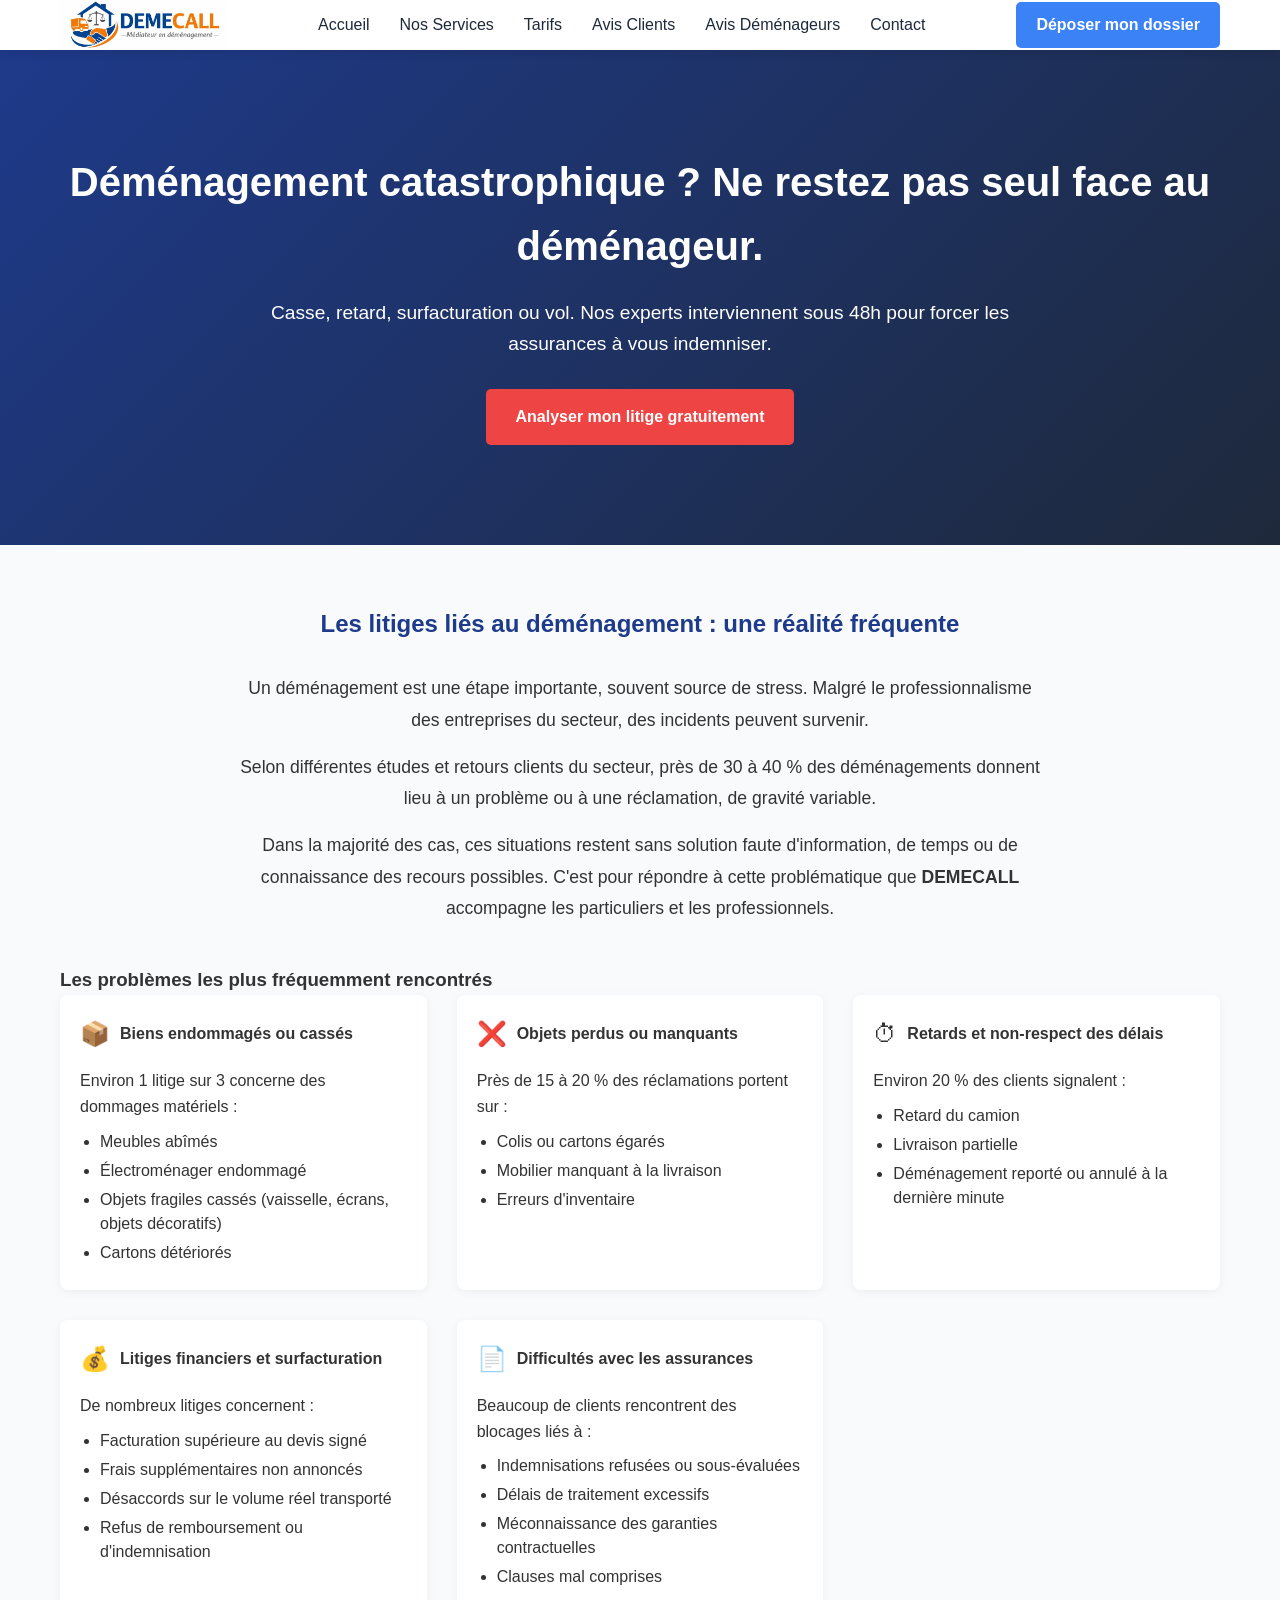
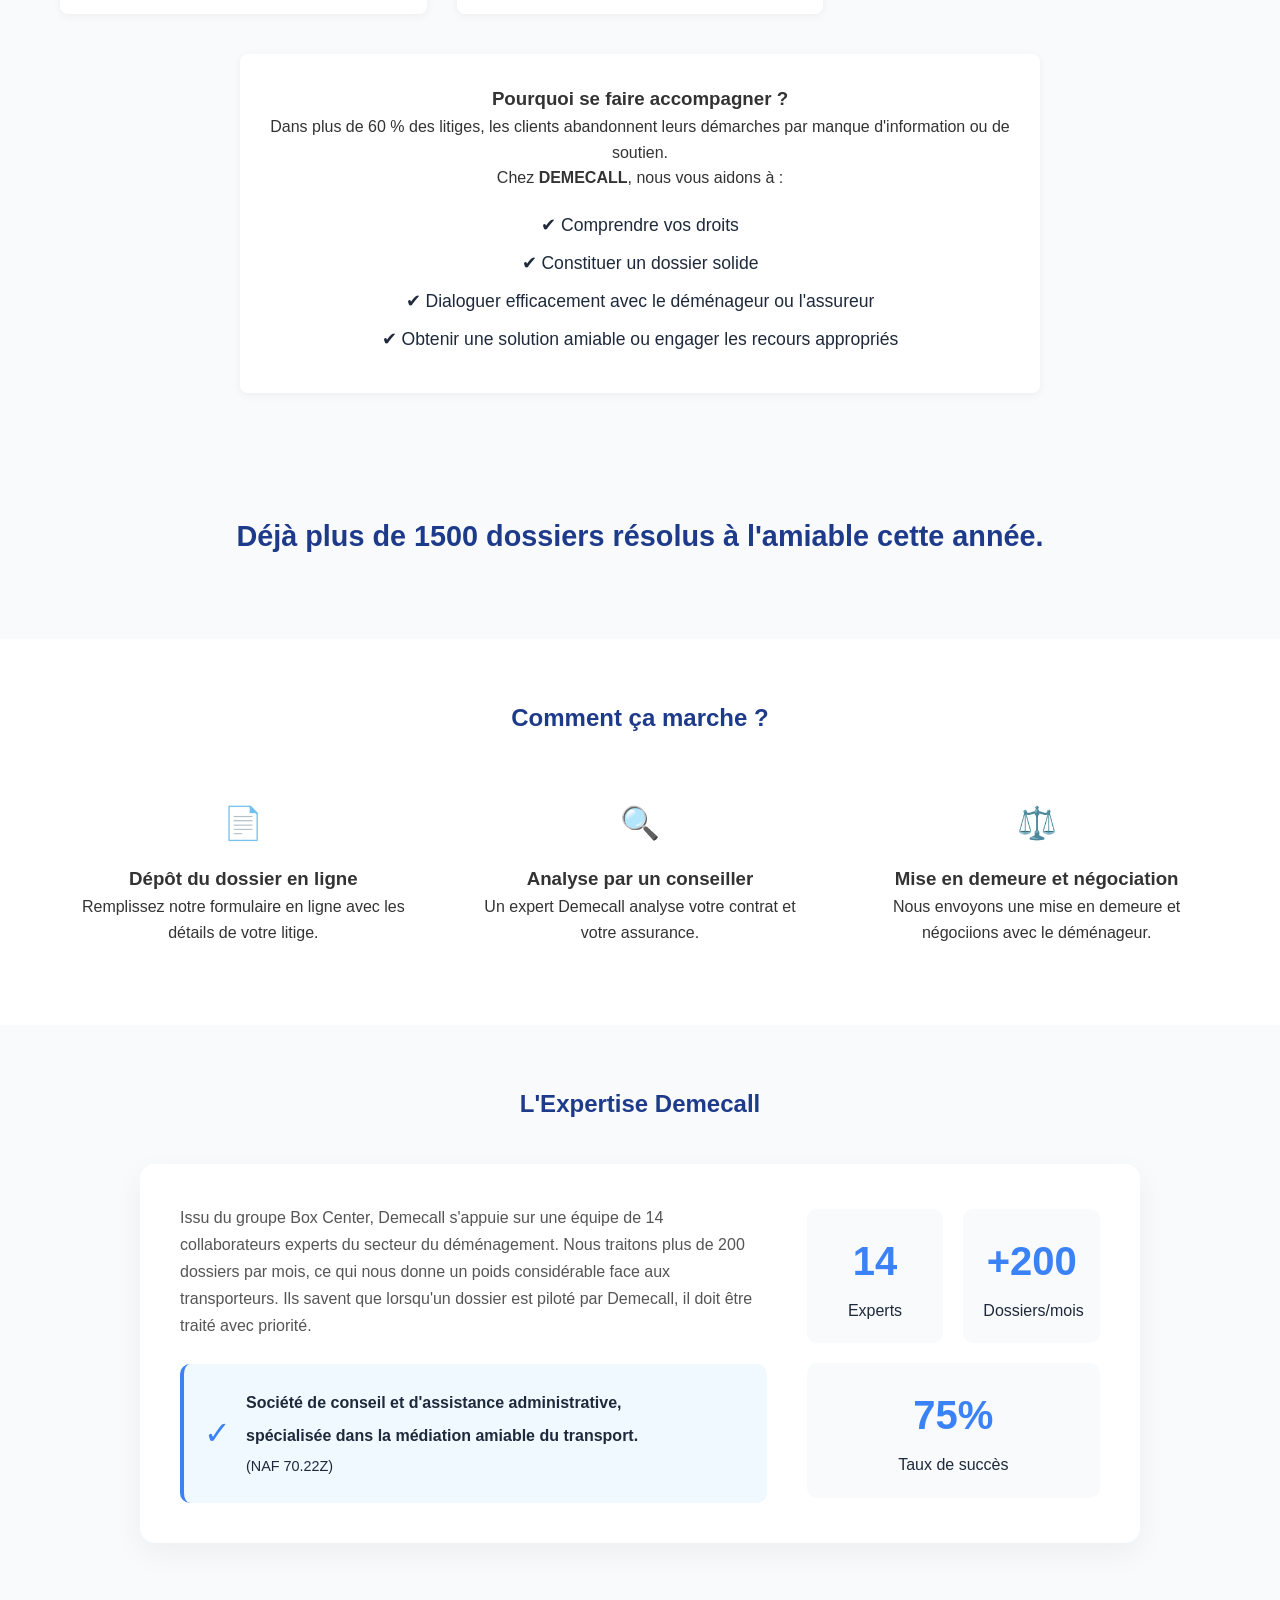
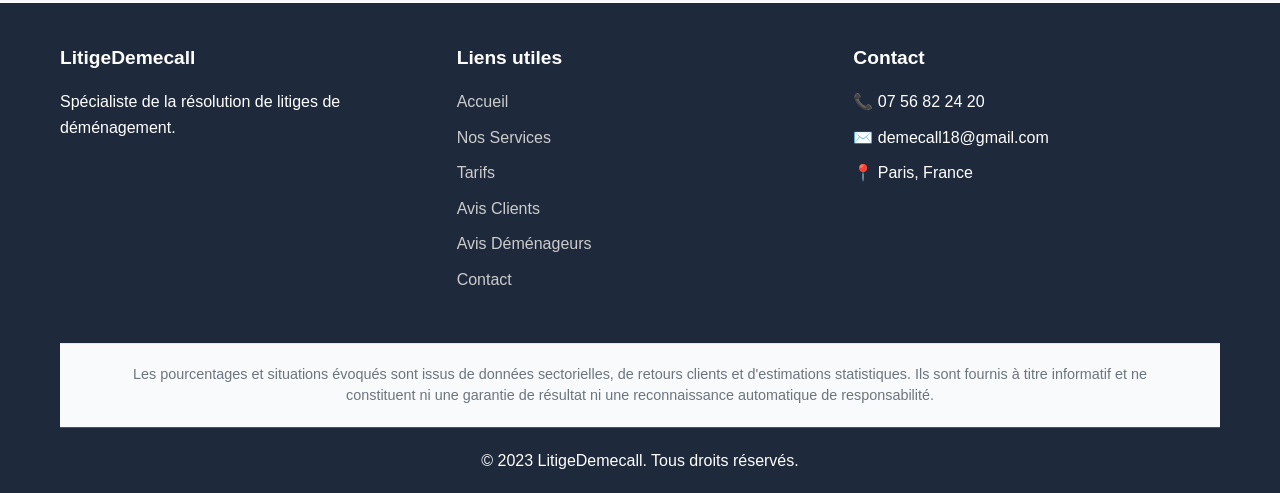
==== commit 0b0e58f3: "Add styles and mobile menu functionality in index.html Added CSS styles for various sections and imp" ====
--- a/index.html
+++ b/index.html
@@ -5,18 +5,363 @@
     <meta name="viewport" content="width=device-width, initial-scale=1.0">
     <title>LitigeDemecall - Résolution de litiges de déménagement</title>
     <link rel="stylesheet" href="style.css">
-    <!-- Supprime les styles inline pour les mettre dans style.css -->
+    <style>
+        :root {
+            --primary-color: #1e3a8a;
+            --secondary-color: #3b82f6;
+            --success-color: #10b981;
+            --light-color: #f8fafc;
+            --dark-color: #1e293b;
+            --border-color: #e2e8f0;
+        }
+
+        /* Hero Section */
+        .hero {
+            background: linear-gradient(135deg, var(--primary-color), var(--dark-color));
+            color: white;
+            text-align: center;
+            padding: 100px 0;
+        }
+
+        .hero h1 {
+            font-size: 2.5rem;
+            margin-bottom: 20px;
+        }
+
+        .hero p {
+            font-size: 1.2rem;
+            margin-bottom: 30px;
+            max-width: 800px;
+            margin-left: auto;
+            margin-right: auto;
+        }
+
+        .hero-cta {
+            background: var(--accent-color);
+            color: white;
+            padding: 15px 30px;
+            border-radius: 5px;
+            text-decoration: none;
+            font-weight: 600;
+            display: inline-block;
+            transition: background 0.3s;
+        }
+
+        .hero-cta:hover {
+            background: #dc2626;
+        }
+
+        /* Litiges Section */
+        .litiges-section {
+            padding: 60px 0;
+            background: var(--light-color);
+        }
+
+        .litiges-section h2 {
+            text-align: center;
+            margin-bottom: 30px;
+            color: var(--primary-color);
+        }
+
+        .litiges-intro {
+            max-width: 800px;
+            margin: 0 auto 40px;
+            text-align: center;
+            font-size: 1.1rem;
+            line-height: 1.8;
+        }
+
+        .litiges-intro p {
+            margin-bottom: 15px;
+        }
+
+        .litiges-categories {
+            display: grid;
+            grid-template-columns: repeat(auto-fit, minmax(300px, 1fr));
+            gap: 30px;
+            margin-bottom: 40px;
+        }
+
+        .litige-category {
+            background: white;
+            padding: 20px;
+            border-radius: 8px;
+            box-shadow: 0 2px 10px rgba(0, 0, 0, 0.05);
+        }
+
+        .category-header {
+            display: flex;
+            align-items: center;
+            margin-bottom: 15px;
+        }
+
+        .category-icon {
+            font-size: 1.5rem;
+            margin-right: 10px;
+        }
+
+        .litige-category ul {
+            margin-top: 10px;
+            padding-left: 20px;
+        }
+
+        .litige-category li {
+            margin-bottom: 5px;
+            line-height: 1.5;
+        }
+
+        .litiges-conclusion {
+            max-width: 800px;
+            margin: 0 auto;
+            text-align: center;
+            background: white;
+            padding: 30px;
+            border-radius: 8px;
+            box-shadow: 0 2px 10px rgba(0, 0, 0, 0.05);
+        }
+
+        .benefits-list {
+            list-style: none;
+            padding: 0;
+            margin-top: 20px;
+        }
+
+        .benefits-list li {
+            margin-bottom: 10px;
+            font-size: 1.1rem;
+            color: var(--dark-color);
+        }
+
+        /* Social Proof */
+        .social-proof {
+            padding: 60px 0;
+            text-align: center;
+            background: var(--light-color);
+        }
+
+        .social-proof h2 {
+            color: var(--primary-color);
+            font-size: 1.8rem;
+            margin-bottom: 20px;
+        }
+
+        /* Process Section */
+        .process {
+            padding: 60px 0;
+            background: white;
+        }
+
+        .process h2 {
+            text-align: center;
+            margin-bottom: 40px;
+            color: var(--primary-color);
+        }
+
+        .process-steps {
+            display: grid;
+            grid-template-columns: repeat(auto-fit, minmax(300px, 1fr));
+            gap: 30px;
+        }
+
+        .process-step {
+            text-align: center;
+            padding: 20px;
+        }
+
+        .process-step div {
+            font-size: 2rem;
+            margin-bottom: 15px;
+        }
+
+        /* About Section */
+        .about {
+            padding: 60px 0;
+            background: var(--light-color);
+        }
+
+        .about h2 {
+            text-align: center;
+            margin-bottom: 40px;
+            color: var(--primary-color);
+        }
+
+        .about-content {
+            max-width: 1000px;
+            margin: 0 auto;
+        }
+
+        .about-card {
+            background: white;
+            border-radius: 15px;
+            padding: 40px;
+            box-shadow: 0 10px 30px rgba(0, 0, 0, 0.05);
+            display: flex;
+            flex-wrap: wrap;
+            gap: 40px;
+            align-items: center;
+        }
+
+        .about-text {
+            flex: 2;
+            min-width: 300px;
+        }
+
+        .about-text p {
+            margin-bottom: 20px;
+            line-height: 1.7;
+            color: #555;
+        }
+
+        .about-highlight {
+            display: flex;
+            background: #f0f9ff;
+            padding: 20px;
+            border-radius: 10px;
+            margin-top: 25px;
+            border-left: 4px solid var(--secondary-color);
+        }
+
+        .highlight-icon {
+            font-size: 2rem;
+            color: var(--secondary-color);
+            margin-right: 15px;
+            display: flex;
+            align-items: center;
+        }
+
+        .highlight-content p {
+            margin: 5px 0;
+            color: var(--dark-color);
+        }
+
+        .naf-code {
+            font-size: 0.9rem;
+            color: #666;
+            margin-top: 10px;
+        }
+
+        .about-stats {
+            flex: 1;
+            min-width: 250px;
+            display: flex;
+            flex-wrap: wrap;
+            justify-content: space-around;
+            gap: 20px;
+        }
+
+        .stat-item {
+            text-align: center;
+            padding: 20px;
+            border-radius: 10px;
+            background: var(--light-color);
+            flex: 1;
+            min-width: 120px;
+        }
+
+        .stat-number {
+            font-size: 2.5rem;
+            font-weight: 700;
+            color: var(--secondary-color);
+            margin-bottom: 5px;
+        }
+
+        .stat-label {
+            font-size: 1rem;
+            color: var(--dark-color);
+            font-weight: 500;
+        }
+
+        /* Disclaimer */
+        .disclaimer-section {
+            background-color: var(--light-color);
+            padding: 20px 0;
+            border-top: 1px solid var(--border-color);
+            margin-top: 40px;
+        }
+
+        .disclaimer-text {
+            color: #6c757d;
+            font-size: 0.9rem;
+            line-height: 1.5;
+            text-align: center;
+            margin: 0;
+            padding: 0 20px;
+        }
+
+        /* Menu mobile */
+        @media (max-width: 768px) {
+            .menu-toggle {
+                display: block;
+                margin-left: auto;
+                margin-right: 10px;
+            }
+
+            .nav-links {
+                display: none;
+                position: absolute;
+                top: 100%;
+                left: 0;
+                right: 0;
+                background: white;
+                flex-direction: column;
+                padding: 20px;
+                box-shadow: 0 5px 10px rgba(0, 0, 0, 0.1);
+                z-index: 1000;
+            }
+
+            .nav-links.active {
+                display: flex;
+            }
+
+            .hero {
+                padding: 60px 0;
+            }
+
+            .hero h1 {
+                font-size: 2rem;
+            }
+
+            .hero p {
+                font-size: 1rem;
+            }
+
+            .litiges-categories {
+                grid-template-columns: 1fr;
+            }
+
+            .process-steps {
+                grid-template-columns: 1fr;
+            }
+
+            .about-stats {
+                grid-template-columns: 1fr;
+            }
+
+            .about-content {
+                grid-template-columns: 1fr;
+            }
+
+            .about-card {
+                flex-direction: column;
+            }
+
+            .disclaimer-text {
+                font-size: 0.85rem;
+                padding: 0 10px;
+            }
+        }
+    </style>
 </head>
 <body>
     <!-- Header avec menu mobile -->
-   <header>
+    <header>
         <nav class="container">
             <a href="index.html" class="logo">
                 <img src="logo.png" alt="Logo Demecall">
             </a>
-            <!-- Bouton menu mobile UNIQUEMENT dans le HTML -->
             <button class="menu-toggle" aria-label="Ouvrir le menu">☰</button>
             <ul class="nav-links">
+                <li><a href="index.html" class="active">Accueil</a></li>
                 <li><a href="services.html">Nos Services</a></li>
                 <li><a href="tarifs.html">Tarifs</a></li>
                 <li><a href="avis.html">Avis Clients</a></li>
@@ -215,7 +560,7 @@
                 <div class="footer-section">
                     <h3>Liens utiles</h3>
                     <ul>
-                        <li><a href="index.html">Accueil</a></li>
+                        <li><a href="index.html" class="active">Accueil</a></li>
                         <li><a href="services.html">Nos Services</a></li>
                         <li><a href="tarifs.html">Tarifs</a></li>
                         <li><a href="avis.html">Avis Clients</a></li>
@@ -246,6 +591,37 @@
         </div>
     </footer>
 
-    <script src="script.js"></script>
+    <script>
+        document.addEventListener('DOMContentLoaded', function() {
+            // Gestion du menu mobile
+            const menuToggle = document.querySelector('.menu-toggle');
+            const navLinks = document.querySelector('.nav-links');
+
+            if (menuToggle && navLinks) {
+                // Fermer le menu si on clique en dehors
+                document.addEventListener('click', function(e) {
+                    if (!menuToggle.contains(e.target) && !navLinks.contains(e.target)) {
+                        navLinks.classList.remove('active');
+                    }
+                });
+
+                // Ouvrir/fermer le menu
+                menuToggle.addEventListener('click', function(e) {
+                    e.stopPropagation();
+                    navLinks.classList.toggle('active');
+                });
+
+                // Fermer le menu quand on clique sur un lien
+                const links = navLinks.querySelectorAll('a');
+                links.forEach(link => {
+                    link.addEventListener('click', function() {
+                        if (window.innerWidth <= 768) {
+                            navLinks.classList.remove('active');
+                        }
+                    });
+                });
+            }
+        });
+    </script>
 </body>
 </html>
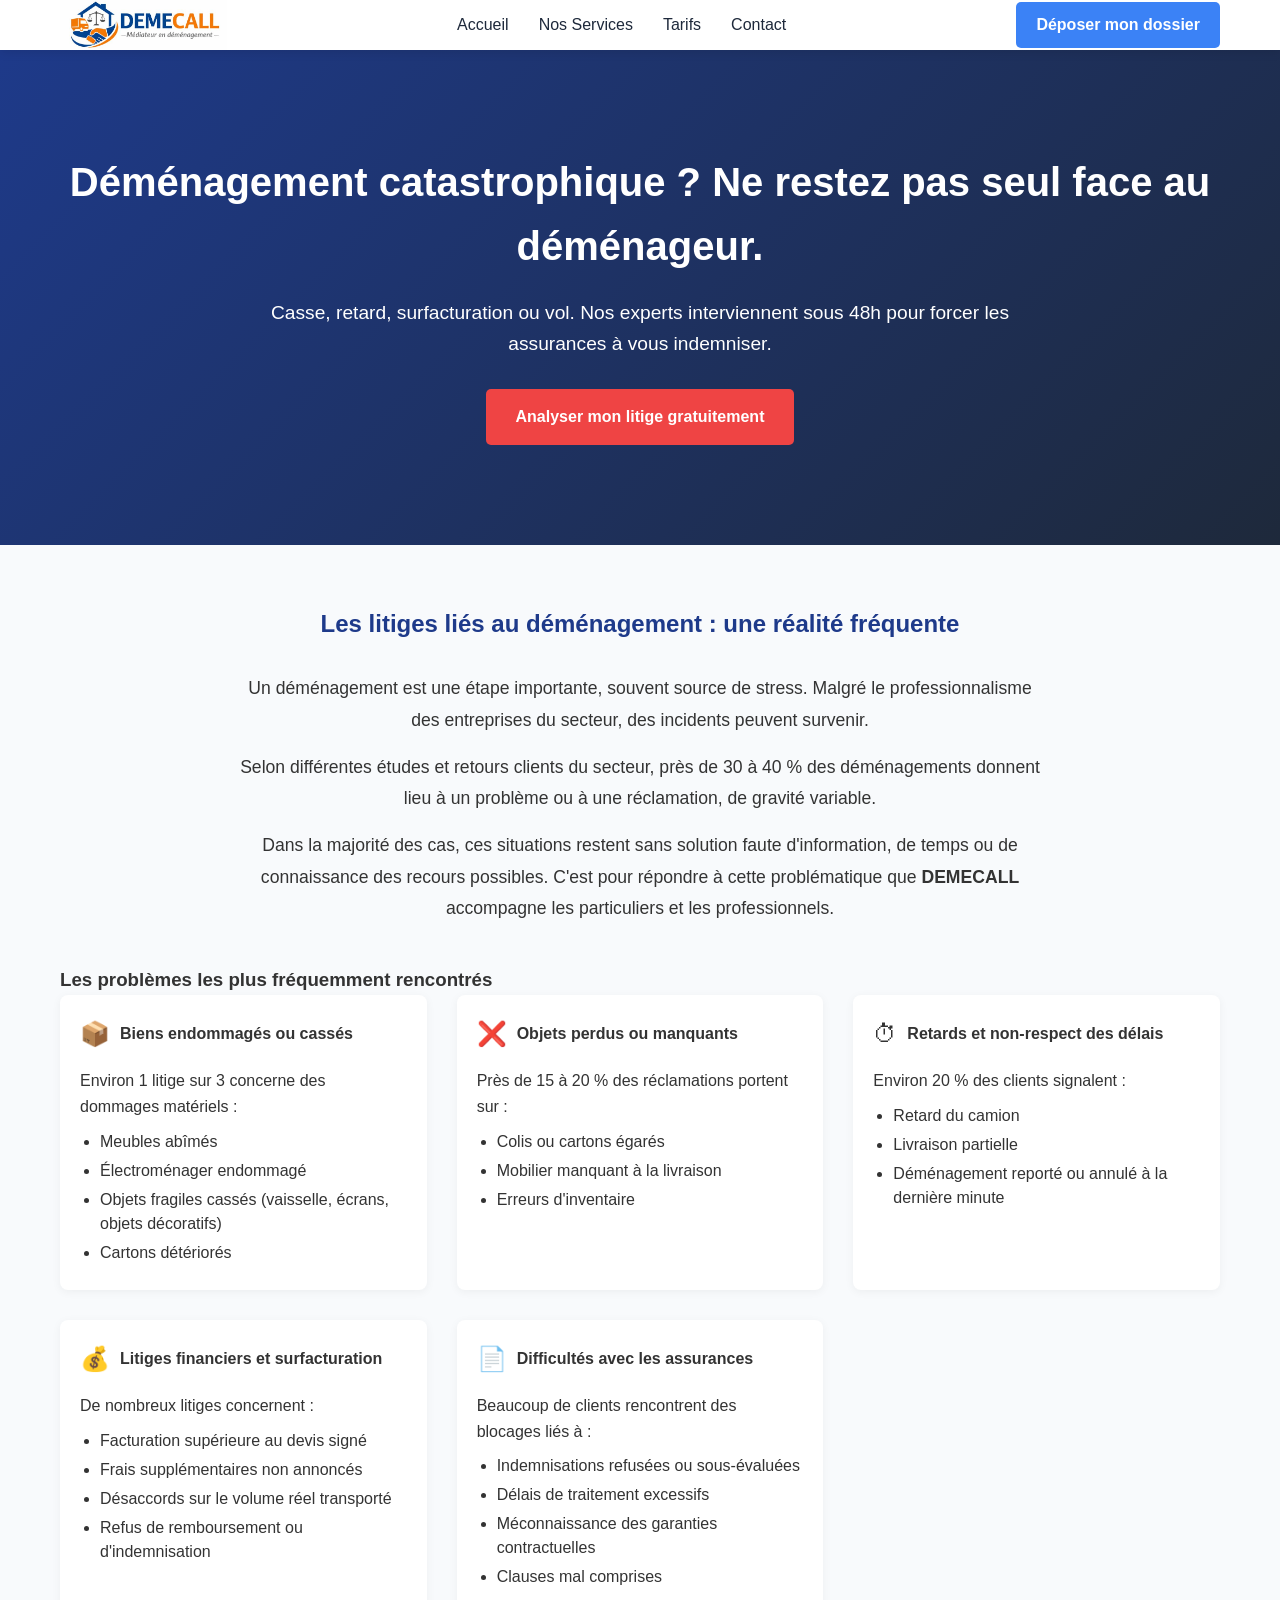
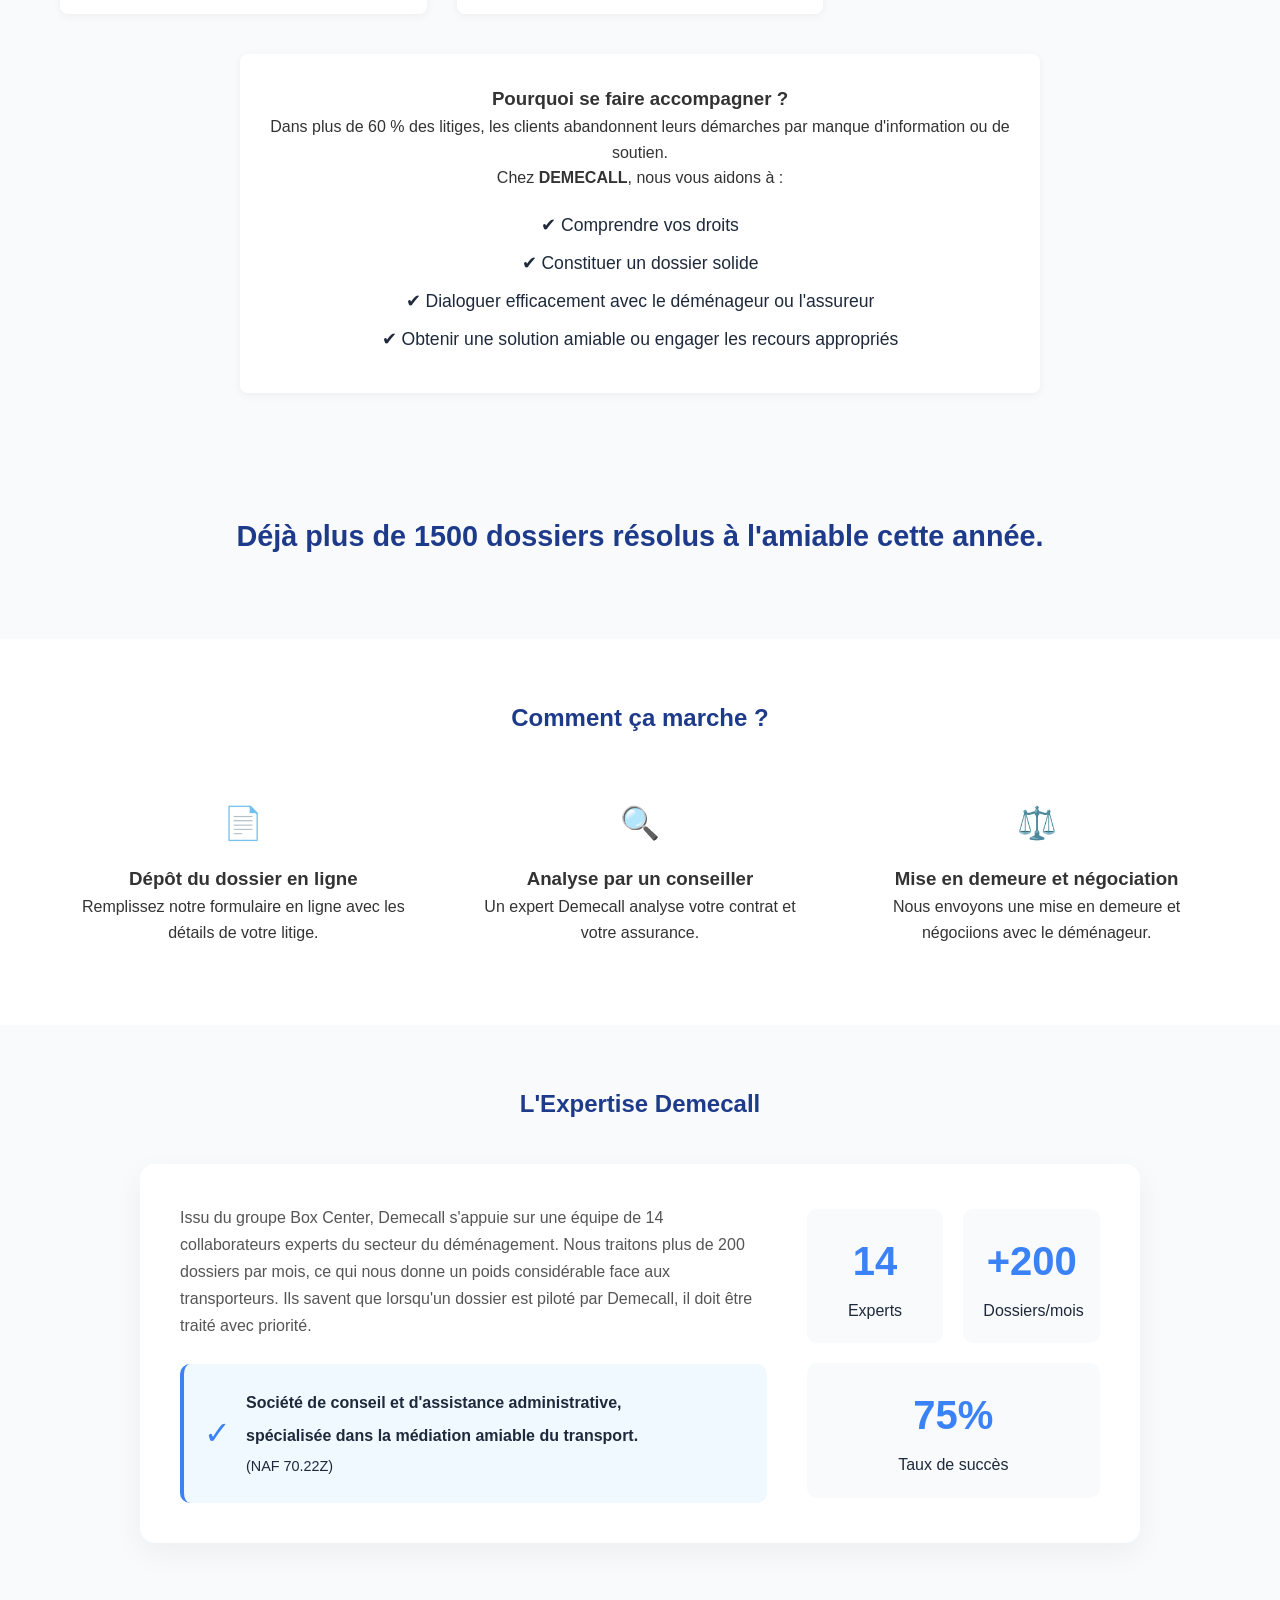
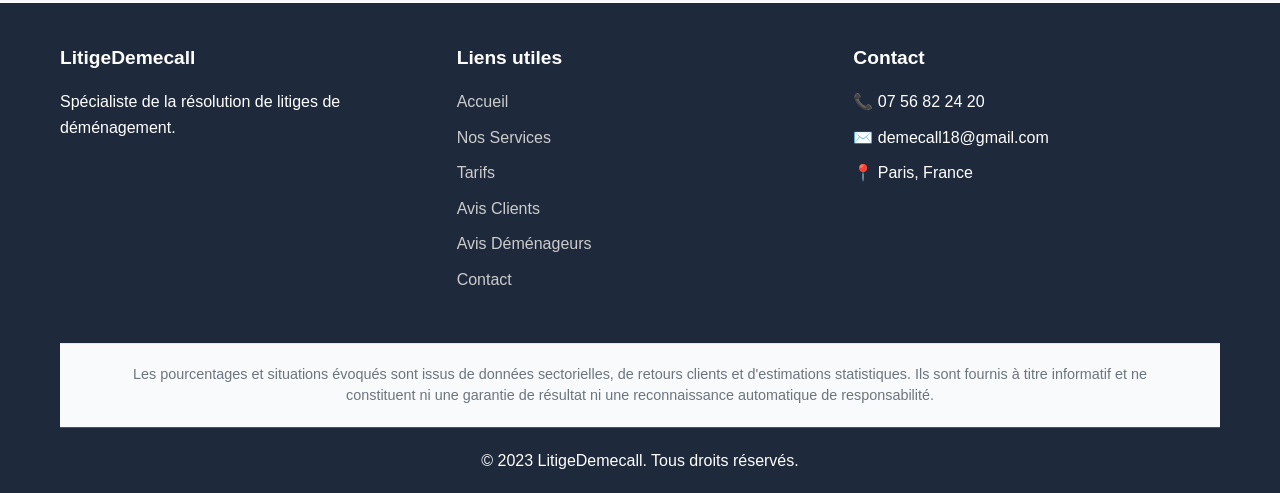
==== commit bab729d0: "Update index.html" ====
--- a/index.html
+++ b/index.html
@@ -364,8 +364,8 @@
                 <li><a href="index.html" class="active">Accueil</a></li>
                 <li><a href="services.html">Nos Services</a></li>
                 <li><a href="tarifs.html">Tarifs</a></li>
-                <li><a href="avis.html">Avis Clients</a></li>
-                <li><a href="avis-demenageurs.html">Avis Déménageurs</a></li>
+               <!-- <li><a href="avis.html" class="active">Avis Clients</a></li>
+                <li><a href="avis-demenageurs.html">Avis Déménageurs</a></li>-->
                 <li><a href="contact.html">Contact</a></li>
             </ul>
             <a href="contact.html" class="cta-button">Déposer mon dossier</a>
--- a/style.css
+++ b/style.css
@@ -1011,3 +1011,49 @@
         margin: 10px 0;
     }
 }
+/* Menu mobile - à ajouter dans style.css */
+.menu-toggle {
+    display: none;
+    background: none;
+    border: none;
+    font-size: 24px;
+    cursor: pointer;
+    color: var(--dark-color);
+    margin-left: auto;
+    margin-right: 10px;
+    padding: 5px;
+    z-index: 1001;
+}
+
+@media (max-width: 768px) {
+    .menu-toggle {
+        display: block;
+    }
+
+    .nav-links {
+        display: none;
+        position: absolute;
+        top: 100%;
+        left: 0;
+        right: 0;
+        background: white;
+        flex-direction: column;
+        padding: 20px;
+        box-shadow: 0 5px 15px rgba(0, 0, 0, 0.1);
+        z-index: 1000;
+        width: 100%;
+    }
+
+    .nav-links.active {
+        display: flex;
+    }
+
+    .nav-links li {
+        margin: 10px 0;
+    }
+
+    .nav-links a {
+        padding: 8px 0;
+    }
+}
+
